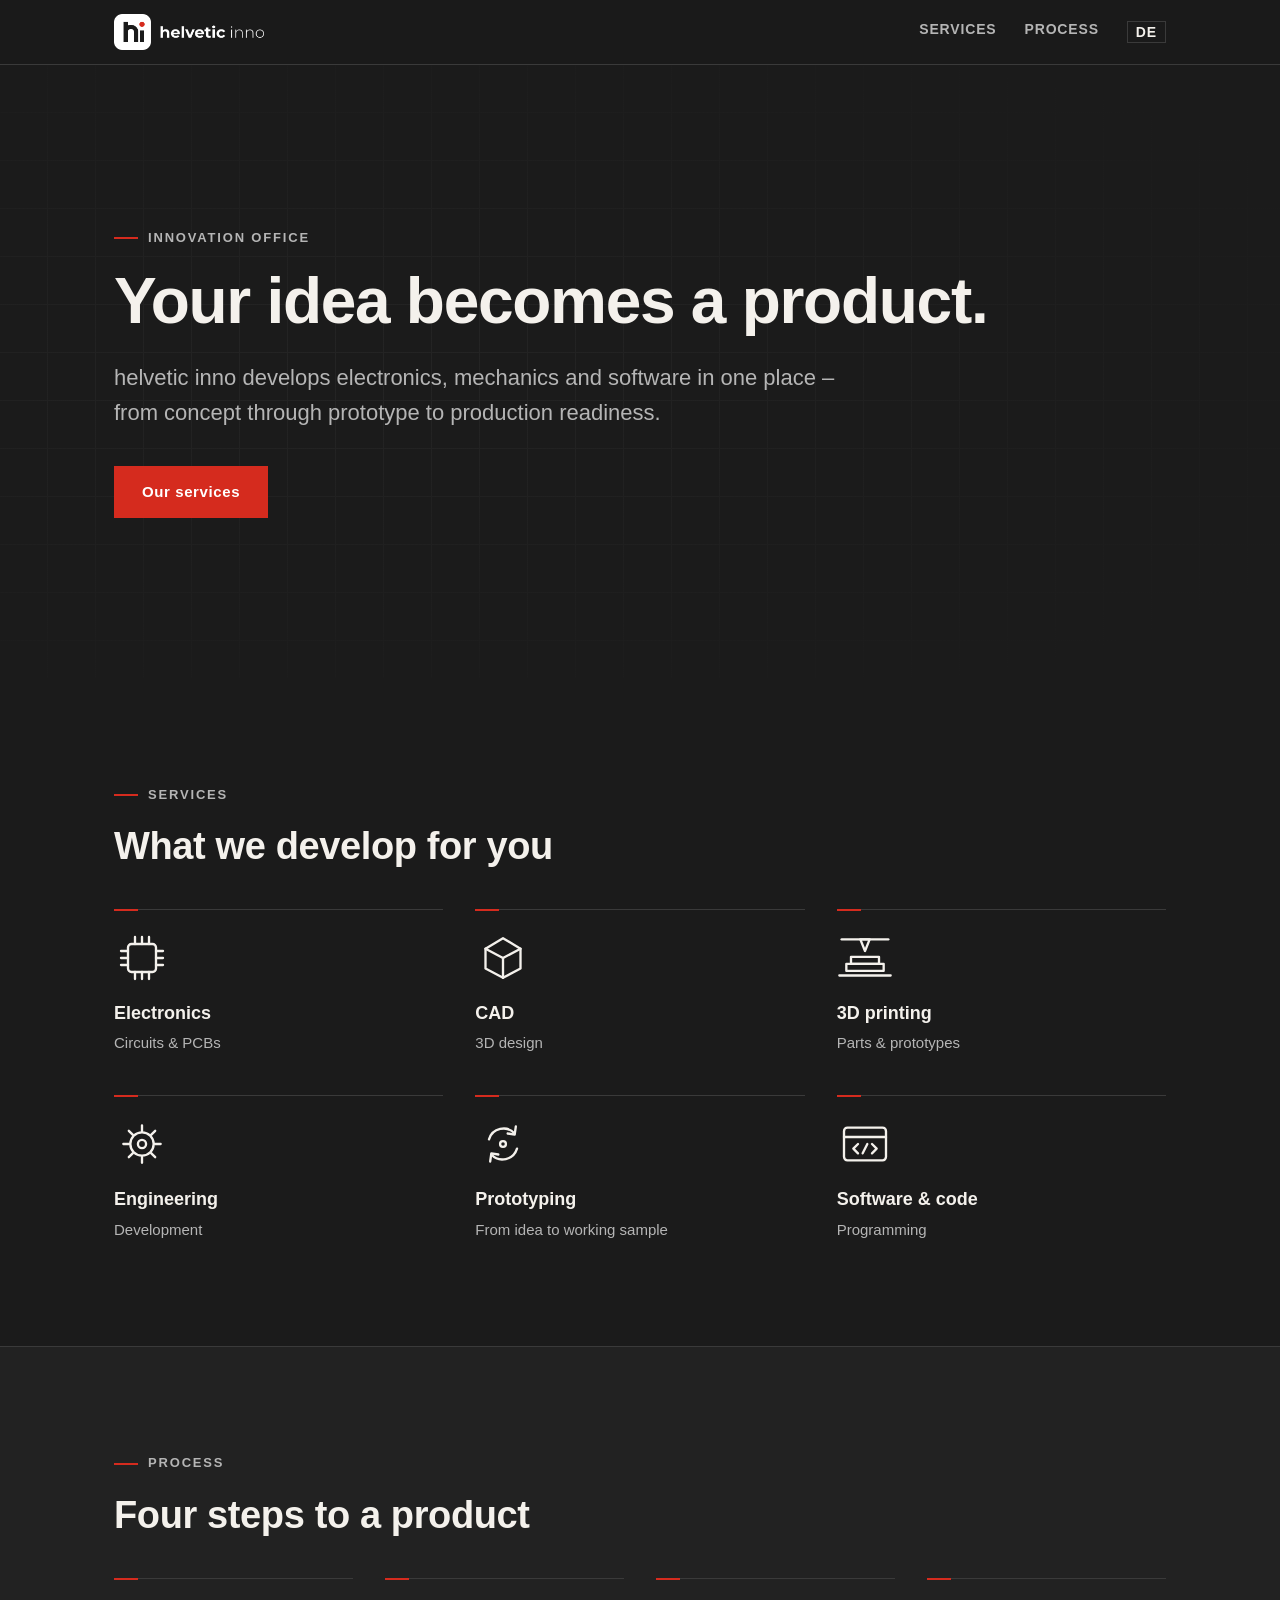
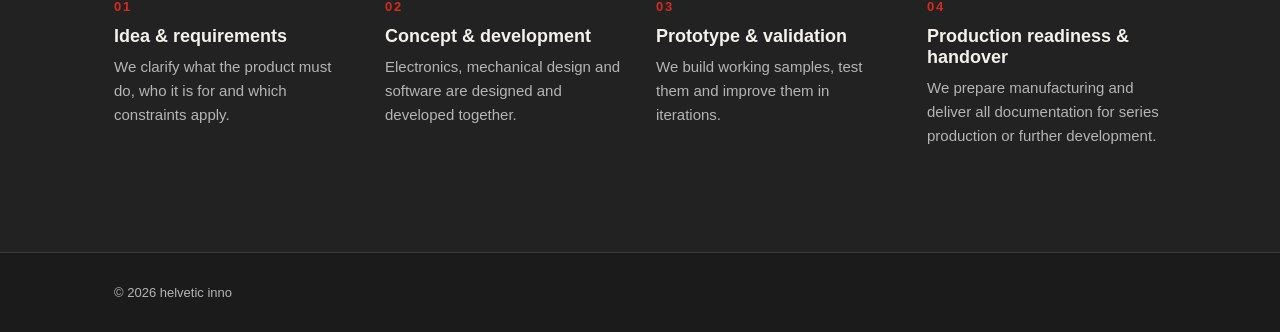
==== en/index.html @ 2a349f80 "Add English version with language switcher Add en/index.html, DE/EN switch in the header, hreflang a" ====
<!doctype html>
<html lang="en">
<head>
<meta charset="utf-8">
<meta name="viewport" content="width=device-width, initial-scale=1">
<!-- remove noindex once the page, including contact, should go live -->
<meta name="robots" content="noindex">
<title>helvetic inno · Innovation Office</title>
<meta name="description" content="helvetic inno develops electronics, CAD, 3D printing and software in one place – turning your idea into a product.">
<meta property="og:title" content="helvetic inno · Innovation Office">
<meta property="og:description" content="Your idea becomes a product – electronics, CAD, 3D printing and software from one source.">
<meta property="og:type" content="website">
<link rel="canonical" href="https://www.helveticinno.ch/en/">
<link rel="alternate" hreflang="de" href="https://www.helveticinno.ch/">
<link rel="alternate" hreflang="en" href="https://www.helveticinno.ch/en/">
<link rel="alternate" hreflang="x-default" href="https://www.helveticinno.ch/">
<link rel="icon" type="image/png" href="../favicon-white.png">
<link rel="stylesheet" href="../style.css">
</head>
<body>

<header class="site-header">
  <div class="container header-inner">
    <a href="#top" class="brand" aria-label="helvetic inno – home">
      <img src="../helvetic-inno-hi-logo-horizontal-weiss.png" alt="helvetic inno" width="170">
    </a>
    <nav aria-label="Main navigation">
      <a href="#services">Services</a>
      <a href="#process">Process</a>
      <a href="../" class="lang" hreflang="de" lang="de" aria-label="Deutsche Version">DE</a>
      <!-- <a href="#contact" class="nav-cta">Contact</a> – add once the contact section exists -->
    </nav>
  </div>
</header>

<main id="top">

  <section class="hero">
    <div class="container">
      <p class="label">Innovation Office</p>
      <h1>Your idea becomes a product.</h1>
      <p class="lead">helvetic inno develops electronics, mechanics and software in one place – from concept through prototype to production readiness.</p>
      <p class="hero-links"><a class="btn" href="#services">Our services</a></p>
    </div>
  </section>

  <section class="section" id="services" aria-labelledby="services-title">
    <div class="container">
      <p class="label">Services</p>
      <h2 id="services-title">What we develop for you</h2>

      <svg class="icon-definitions" aria-hidden="true" focusable="false" xmlns="http://www.w3.org/2000/svg">
        <defs>
        <g id="i-chip" fill="none" stroke="currentColor" stroke-width="2" stroke-linecap="round" stroke-linejoin="round"><rect x="-12" y="-12" width="24" height="24" rx="3"/><path d="M-18-6H-12M-18 0H-12M-18 6H-12M12-6H18M12 0H18M12 6H18M-6-18V-12M0-18V-12M6-18V-12M-6 12V18M0 12V18M6 12V18"/></g>
        <g id="i-cube" fill="none" stroke="currentColor" stroke-width="2" stroke-linecap="round" stroke-linejoin="round"><polygon points="0,-17 15,-8 15,9 0,17 -15,9 -15,-8"/><polyline points="-15,-8 0,0 15,-8"/><line x1="0" y1="0" x2="0" y2="17"/></g>
        <g id="i-print" fill="none" stroke="currentColor" stroke-width="2" stroke-linecap="round" stroke-linejoin="round"><line x1="-20" y1="-16" x2="20" y2="-16"/><polygon points="-4,-16 4,-16 0,-6"/><rect x="-12" y="-1" width="24" height="6"/><rect x="-16" y="5" width="32" height="6"/><line x1="-22" y1="15" x2="22" y2="15"/></g>
        <g id="i-gear" fill="none" stroke="currentColor" stroke-width="2" stroke-linecap="round" stroke-linejoin="round"><circle r="10"/><circle r="3.5"/><path d="M11 0H16M7.8 7.8L11.3 11.3M0 11V16M-7.8 7.8L-11.3 11.3M-11 0H-16M-7.8-7.8L-11.3-11.3M0-11V-16M7.8-7.8L11.3-11.3"/></g>
        <g id="i-cycle" fill="none" stroke="currentColor" stroke-width="2" stroke-linecap="round" stroke-linejoin="round"><path d="M-12-4A13 13 0 0 1 10-9"/><polyline points="11,-15 10,-8 4,-9"/><path d="M12 4A13 13 0 0 1-10 9"/><polyline points="-11,15 -10,8 -4,9"/><circle r="2.5"/></g>
        <g id="i-code" fill="none" stroke="currentColor" stroke-width="2" stroke-linecap="round" stroke-linejoin="round"><rect x="-18" y="-14" width="36" height="28" rx="3"/><line x1="-18" y1="-6" x2="18" y2="-6"/><polyline points="-6,0 -10,4 -6,8"/><polyline points="6,0 10,4 6,8"/><line x1="2" y1="0" x2="-2" y2="8"/></g>
        </defs>
      </svg>

      <div class="leistungen-grid">
        <article class="leistung"><svg class="leistung-icon" viewBox="-24 -20 48 40" aria-hidden="true"><use href="#i-chip"/></svg><h3>Electronics</h3><p>Circuits &amp; PCBs</p></article>
        <article class="leistung"><svg class="leistung-icon" viewBox="-24 -20 48 40" aria-hidden="true"><use href="#i-cube"/></svg><h3>CAD</h3><p>3D design</p></article>
        <article class="leistung"><svg class="leistung-icon" viewBox="-24 -20 48 40" aria-hidden="true"><use href="#i-print"/></svg><h3>3D printing</h3><p>Parts &amp; prototypes</p></article>
        <article class="leistung"><svg class="leistung-icon" viewBox="-24 -20 48 40" aria-hidden="true"><use href="#i-gear"/></svg><h3>Engineering</h3><p>Development</p></article>
        <article class="leistung"><svg class="leistung-icon" viewBox="-24 -20 48 40" aria-hidden="true"><use href="#i-cycle"/></svg><h3>Prototyping</h3><p>From idea to working sample</p></article>
        <article class="leistung"><svg class="leistung-icon" viewBox="-24 -20 48 40" aria-hidden="true"><use href="#i-code"/></svg><h3>Software &amp; code</h3><p>Programming</p></article>
      </div>
    </div>
  </section>

  <section class="section section-alt" id="process" aria-labelledby="process-title">
    <div class="container">
      <p class="label">Process</p>
      <h2 id="process-title">Four steps to a product</h2>
      <ol class="steps">
        <li><span class="step-nr">01</span><h3>Idea &amp; requirements</h3><p>We clarify what the product must do, who it is for and which constraints apply.</p></li>
        <li><span class="step-nr">02</span><h3>Concept &amp; development</h3><p>Electronics, mechanical design and software are designed and developed together.</p></li>
        <li><span class="step-nr">03</span><h3>Prototype &amp; validation</h3><p>We build working samples, test them and improve them in iterations.</p></li>
        <li><span class="step-nr">04</span><h3>Production readiness &amp; handover</h3><p>We prepare manufacturing and deliver all documentation for series production or further development.</p></li>
      </ol>
    </div>
  </section>

  <!-- Contact section (id="contact") follows once a business mail exists -->

</main>

<footer class="site-footer">
  <div class="container">&copy; <span id="y">2026</span> helvetic inno</div>
</footer>
<script>document.getElementById("y").textContent = new Date().getFullYear();</script>
</body>
</html>
---- style.css ----
:root { color-scheme: dark; --bg:#1B1B1B; --bg-alt:#222222; --fg:#F4F1EC; --muted:#B5B5B5; --rule:#3A3A3A; --accent:#D52B1E; }
* { box-sizing: border-box; }
html { scroll-behavior: smooth; scroll-padding-top: 80px; }
body {
  margin: 0; background: var(--bg); color: var(--fg);
  font-family: "Helvetica Neue", Helvetica, Arial, system-ui, sans-serif;
  -webkit-font-smoothing: antialiased;
}
.container { width: 100%; max-width: 1100px; margin: 0 auto; padding: 0 24px; }
a { color: inherit; }

.site-header {
  position: sticky; top: 0; z-index: 10;
  background: rgba(27,27,27,.92); backdrop-filter: blur(8px);
  border-bottom: 1px solid var(--rule);
}
.header-inner { display: flex; align-items: center; justify-content: space-between; height: 64px; }
.brand img { display: block; height: auto; width: 150px; }
nav { display: flex; gap: 28px; }
nav a { font-size: 14px; font-weight: 600; letter-spacing: .06em; text-transform: uppercase; text-decoration: none; color: var(--muted); }
nav a:hover, nav a:focus-visible { color: var(--fg); }
nav a.lang { padding: 2px 8px; border: 1px solid var(--rule); color: var(--fg); }
nav a.lang:hover, nav a.lang:focus-visible { border-color: var(--accent); }

.label {
  display: inline-flex; align-items: center; gap: 10px;
  font-size: 13px; font-weight: 600; letter-spacing: .14em; text-transform: uppercase;
  color: var(--muted); margin: 0 0 20px;
}
.label::before { content: ""; width: 24px; height: 2px; background: var(--accent); }
h1 { font-size: clamp(36px, 6vw, 64px); line-height: 1.05; letter-spacing: -.02em; margin: 0 0 24px; font-weight: 700; max-width: 14em; }
h2 { font-size: clamp(26px, 4vw, 38px); line-height: 1.15; letter-spacing: -.01em; margin: 0 0 40px; font-weight: 700; }
p { font-size: 17px; line-height: 1.6; margin: 0; }

.hero {
  padding: clamp(72px, 14vw, 160px) 0;
  background-image:
    linear-gradient(var(--rule) 1px, transparent 1px),
    linear-gradient(90deg, var(--rule) 1px, transparent 1px);
  background-size: 48px 48px;
  background-position: -1px -1px;
  position: relative;
}
.hero::after { content: ""; position: absolute; inset: 0; background: radial-gradient(ellipse at 30% 50%, rgba(27,27,27,.7), var(--bg) 85%); }
.hero .container { position: relative; z-index: 1; }
.lead { font-size: clamp(18px, 2.4vw, 22px); color: var(--muted); max-width: 34em; margin-bottom: 36px; }
.btn {
  display: inline-block; padding: 14px 28px; background: var(--accent); color: #fff;
  font-size: 15px; font-weight: 700; letter-spacing: .04em; text-decoration: none;
}
.btn:hover, .btn:focus-visible { background: #B8241A; }
.hero-links { margin: 0; }

.section { padding: clamp(56px, 9vw, 104px) 0; }
.section-alt { background: var(--bg-alt); border-top: 1px solid var(--rule); }

.icon-definitions { position: absolute; width: 0; height: 0; overflow: hidden; }
.leistungen-grid { display: grid; grid-template-columns: repeat(3, minmax(0, 1fr)); gap: 40px 32px; }
.leistung { min-width: 0; padding-top: 20px; border-top: 1px solid var(--rule); position: relative; }
.leistung::before { content: ""; position: absolute; top: -1px; left: 0; width: 24px; height: 2px; background: var(--accent); }
.leistung-icon { display: block; width: 56px; height: 56px; margin-bottom: 16px; color: var(--fg); }
.leistung h3 { margin: 0 0 6px; font-size: 18px; line-height: 1.3; font-weight: 700; }
.leistung p { color: var(--muted); font-size: 15px; }

.steps { list-style: none; margin: 0; padding: 0; display: grid; grid-template-columns: repeat(4, minmax(0, 1fr)); gap: 32px; }
.steps li { padding-top: 20px; border-top: 1px solid var(--rule); position: relative; }
.steps li::before { content: ""; position: absolute; top: -1px; left: 0; width: 24px; height: 2px; background: var(--accent); }
.step-nr { display: block; font-size: 13px; font-weight: 700; letter-spacing: .14em; color: var(--accent); margin-bottom: 12px; }
.steps h3 { margin: 0 0 8px; font-size: 18px; font-weight: 700; }
.steps p { color: var(--muted); font-size: 15px; }

.site-footer { padding: 32px 0; border-top: 1px solid var(--rule); font-size: 13px; color: var(--muted); }

:focus-visible { outline: 2px solid var(--accent); outline-offset: 3px; }
@media (prefers-reduced-motion: reduce) { html { scroll-behavior: auto; } }

@media (max-width: 860px) {
  .steps { grid-template-columns: repeat(2, minmax(0, 1fr)); }
}
@media (max-width: 600px) {
  .container { padding: 0 20px; }
  nav { gap: 12px; }
  nav a { font-size: 12px; letter-spacing: .04em; }
  nav a.lang { padding: 2px 6px; }
  .brand img { width: 100px; }
  .leistungen-grid { grid-template-columns: repeat(2, minmax(0, 1fr)); gap: 32px 16px; }
  .steps { grid-template-columns: 1fr; }
}
@media (max-width: 360px) {
  .leistungen-grid { grid-template-columns: 1fr; }
}
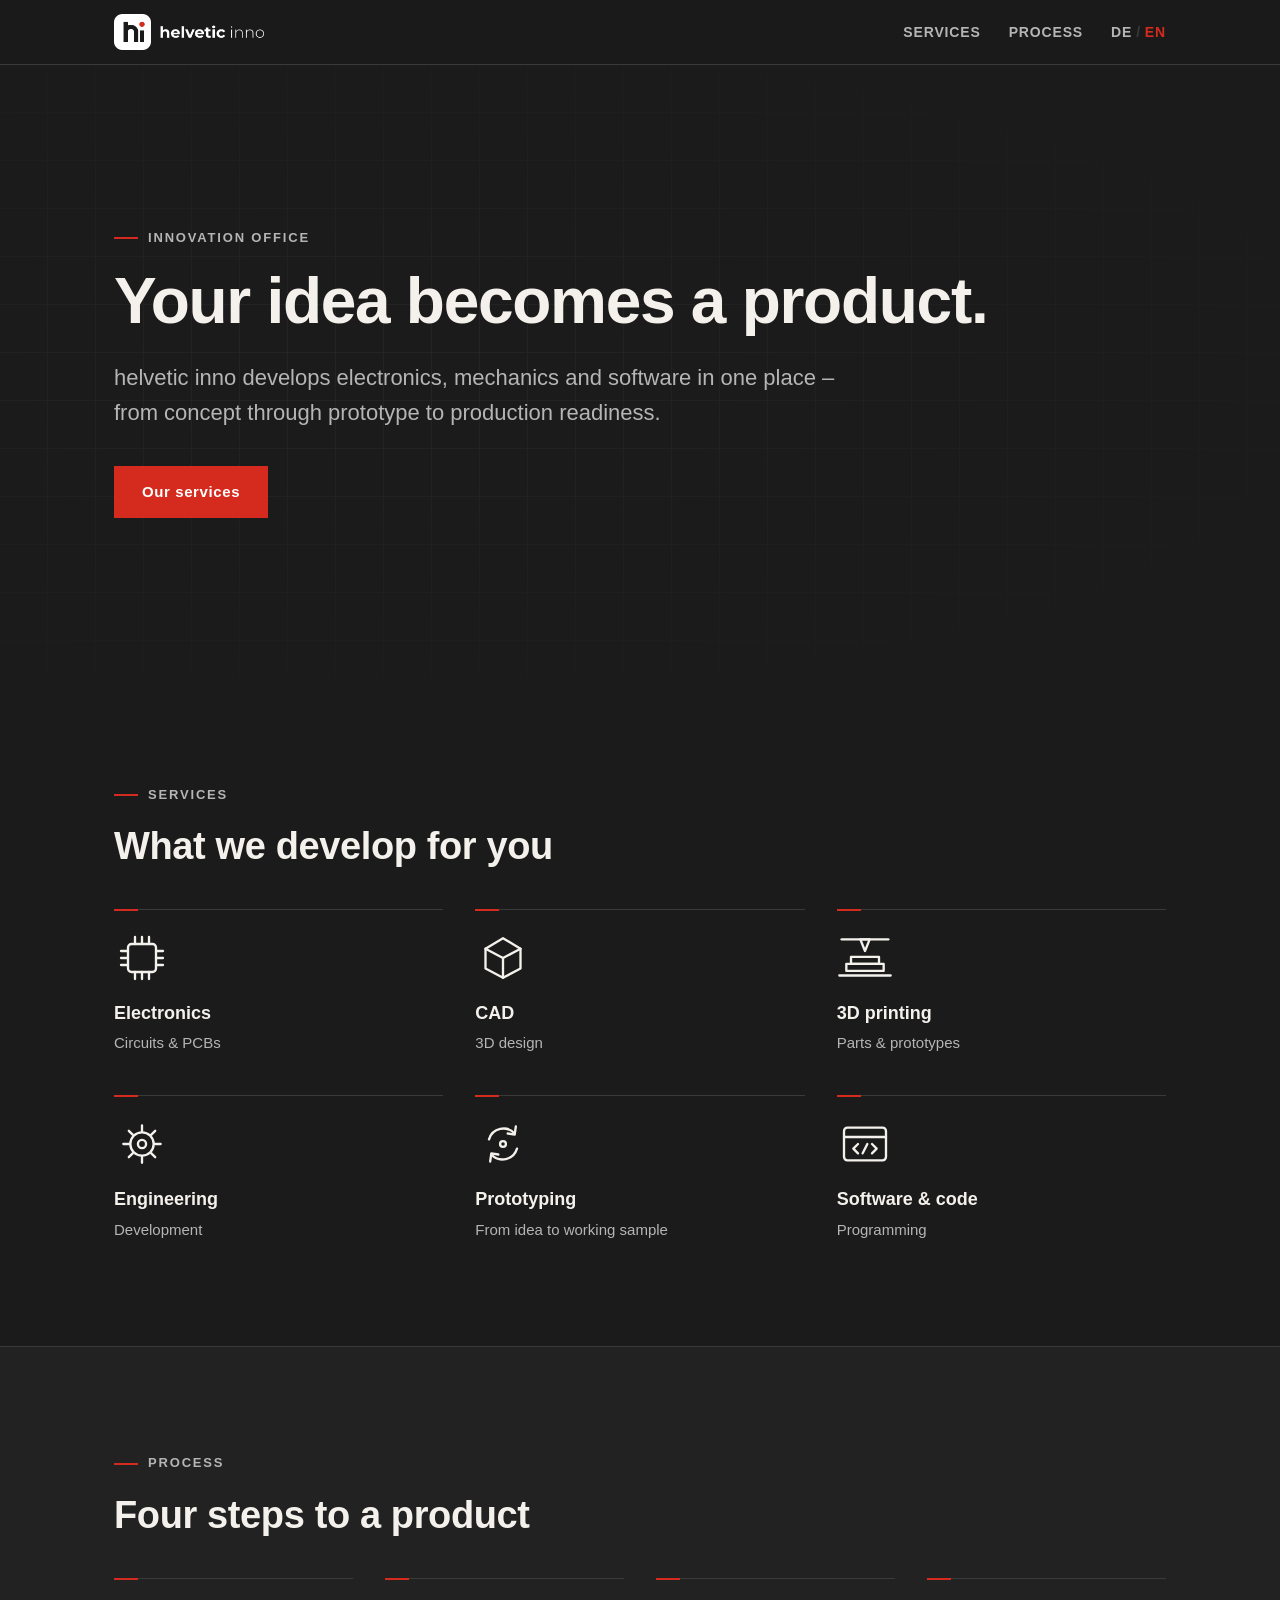
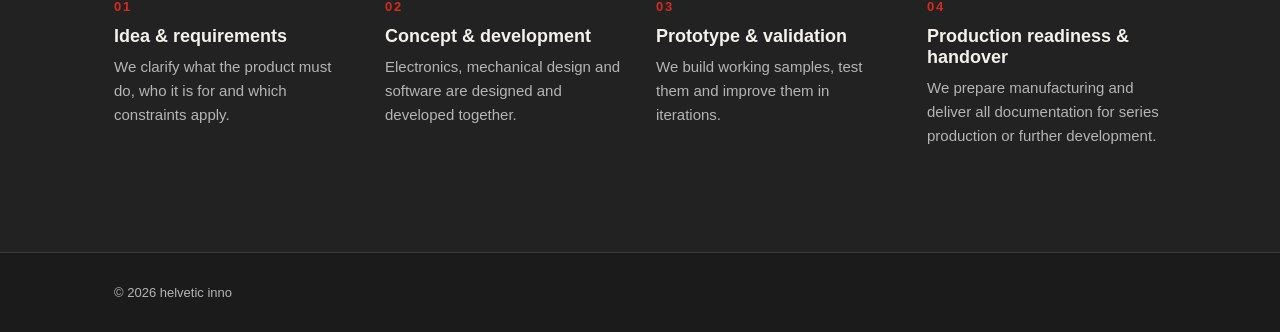
==== commit d3e44996: "Restyle language switcher and highlight current language Replace the bordered EN/DE button with a pl" ====
--- a/en/index.html
+++ b/en/index.html
@@ -27,7 +27,7 @@
     <nav aria-label="Main navigation">
       <a href="#services">Services</a>
       <a href="#process">Process</a>
-      <a href="../" class="lang" hreflang="de" lang="de" aria-label="Deutsche Version">DE</a>
+      <span class="lang-switch"><a href="../index.html" hreflang="de" lang="de" aria-label="Deutsche Version">DE</a><span aria-current="true">EN</span></span>
       <!-- <a href="#contact" class="nav-cta">Contact</a> – add once the contact section exists -->
     </nav>
   </div>
--- a/style.css
+++ b/style.css
@@ -19,8 +19,10 @@
 nav { display: flex; gap: 28px; }
 nav a { font-size: 14px; font-weight: 600; letter-spacing: .06em; text-transform: uppercase; text-decoration: none; color: var(--muted); }
 nav a:hover, nav a:focus-visible { color: var(--fg); }
-nav a.lang { padding: 2px 8px; border: 1px solid var(--rule); color: var(--fg); }
-nav a.lang:hover, nav a.lang:focus-visible { border-color: var(--accent); }
+.lang-switch { display: flex; gap: 4px; font-size: 14px; font-weight: 600; letter-spacing: .06em; text-transform: uppercase; }
+.lang-switch > * + *::before { content: "/"; margin-right: 4px; color: var(--rule); }
+.lang-switch [aria-current] { color: var(--accent); }
+.lang-switch > * { display: inline-flex; }
 
 .label {
   display: inline-flex; align-items: center; gap: 10px;
@@ -81,7 +83,7 @@
   .container { padding: 0 20px; }
   nav { gap: 12px; }
   nav a { font-size: 12px; letter-spacing: .04em; }
-  nav a.lang { padding: 2px 6px; }
+  .lang-switch { font-size: 12px; letter-spacing: .04em; gap: 3px; }
   .brand img { width: 100px; }
   .leistungen-grid { grid-template-columns: repeat(2, minmax(0, 1fr)); gap: 32px 16px; }
   .steps { grid-template-columns: 1fr; }
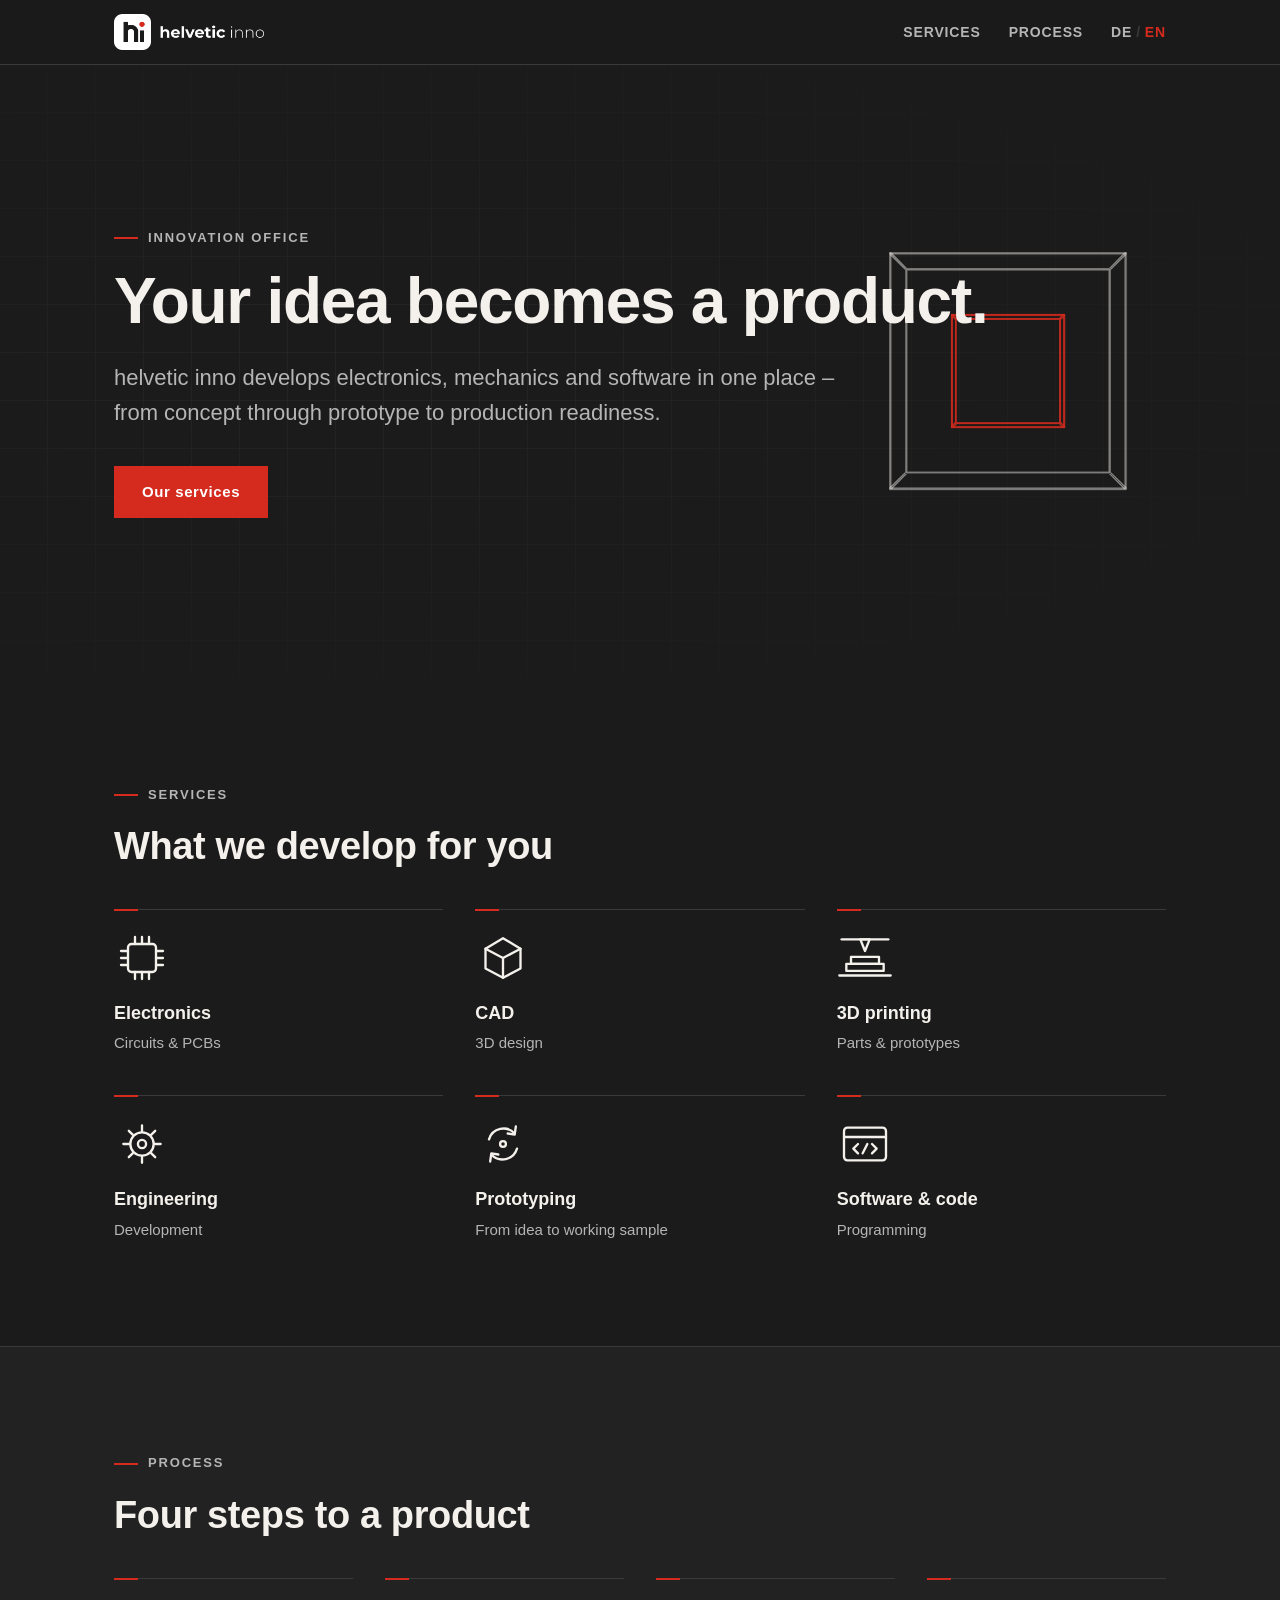
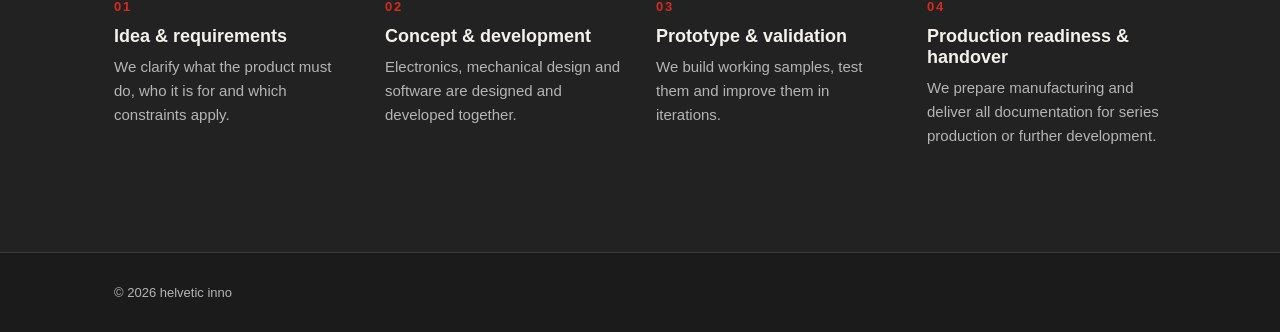
==== commit 7c092c94: "Add rotating wireframe cube to hero Pure CSS 3D cube with a counter-rotating accent-colored inner cu" ====
--- a/en/index.html
+++ b/en/index.html
@@ -36,6 +36,16 @@
 <main id="top">
 
   <section class="hero">
+    <div class="cube-wrap" aria-hidden="true">
+      <div class="cube">
+        <span class="face f1"></span><span class="face f2"></span><span class="face f3"></span>
+        <span class="face f4"></span><span class="face f5"></span><span class="face f6"></span>
+        <div class="cube inner">
+          <span class="face f1"></span><span class="face f2"></span><span class="face f3"></span>
+          <span class="face f4"></span><span class="face f5"></span><span class="face f6"></span>
+        </div>
+      </div>
+    </div>
     <div class="container">
       <p class="label">Innovation Office</p>
       <h1>Your idea becomes a product.</h1>
--- a/style.css
+++ b/style.css
@@ -44,7 +44,32 @@
   position: relative;
 }
 .hero::after { content: ""; position: absolute; inset: 0; background: radial-gradient(ellipse at 30% 50%, rgba(27,27,27,.7), var(--bg) 85%); }
-.hero .container { position: relative; z-index: 1; }
+.hero { overflow: hidden; }
+.hero .container { position: relative; z-index: 2; }
+
+/* Rotating wireframe cube: six bordered faces, no fills */
+.cube-wrap {
+  --s: 220px;
+  position: absolute; z-index: 1; pointer-events: none;
+  top: 50%; right: max(72px, calc((100% - 1100px) / 2 + 72px));
+  width: var(--s); height: var(--s); margin-top: calc(var(--s) / -2);
+  perspective: 1500px;
+}
+.cube { --h: calc(var(--s) / 2); position: relative; width: 100%; height: 100%; transform-style: preserve-3d; animation: cube-spin 26s linear infinite; }
+.cube.inner { --h: calc(var(--s) / 4); position: absolute; inset: 25%; width: auto; height: auto; animation: cube-spin-rev 18s linear infinite; }
+.face { position: absolute; inset: 0; border: 2px solid var(--fg); opacity: .5; }
+.inner .face { border-color: var(--accent); opacity: .9; }
+.f1 { transform: translateZ(var(--h)); }
+.f2 { transform: rotateY(180deg) translateZ(var(--h)); }
+.f3 { transform: rotateY(90deg) translateZ(var(--h)); }
+.f4 { transform: rotateY(-90deg) translateZ(var(--h)); }
+.f5 { transform: rotateX(90deg) translateZ(var(--h)); }
+.f6 { transform: rotateX(-90deg) translateZ(var(--h)); }
+@keyframes cube-spin { from { transform: rotateX(-24deg) rotateY(0deg); } to { transform: rotateX(-24deg) rotateY(360deg); } }
+@keyframes cube-spin-rev { from { transform: rotateX(24deg) rotateY(360deg); } to { transform: rotateX(24deg) rotateY(0deg); } }
+@media (prefers-reduced-motion: reduce) {
+  .cube, .cube.inner { animation: none; transform: rotateX(-24deg) rotateY(35deg); }
+}
 .lead { font-size: clamp(18px, 2.4vw, 22px); color: var(--muted); max-width: 34em; margin-bottom: 36px; }
 .btn {
   display: inline-block; padding: 14px 28px; background: var(--accent); color: #fff;
@@ -81,6 +106,7 @@
 }
 @media (max-width: 600px) {
   .container { padding: 0 20px; }
+  .cube-wrap { --s: 104px; top: auto; bottom: 24px; right: 36px; margin-top: 0; opacity: .45; }
   nav { gap: 12px; }
   nav a { font-size: 12px; letter-spacing: .04em; }
   .lang-switch { font-size: 12px; letter-spacing: .04em; gap: 3px; }
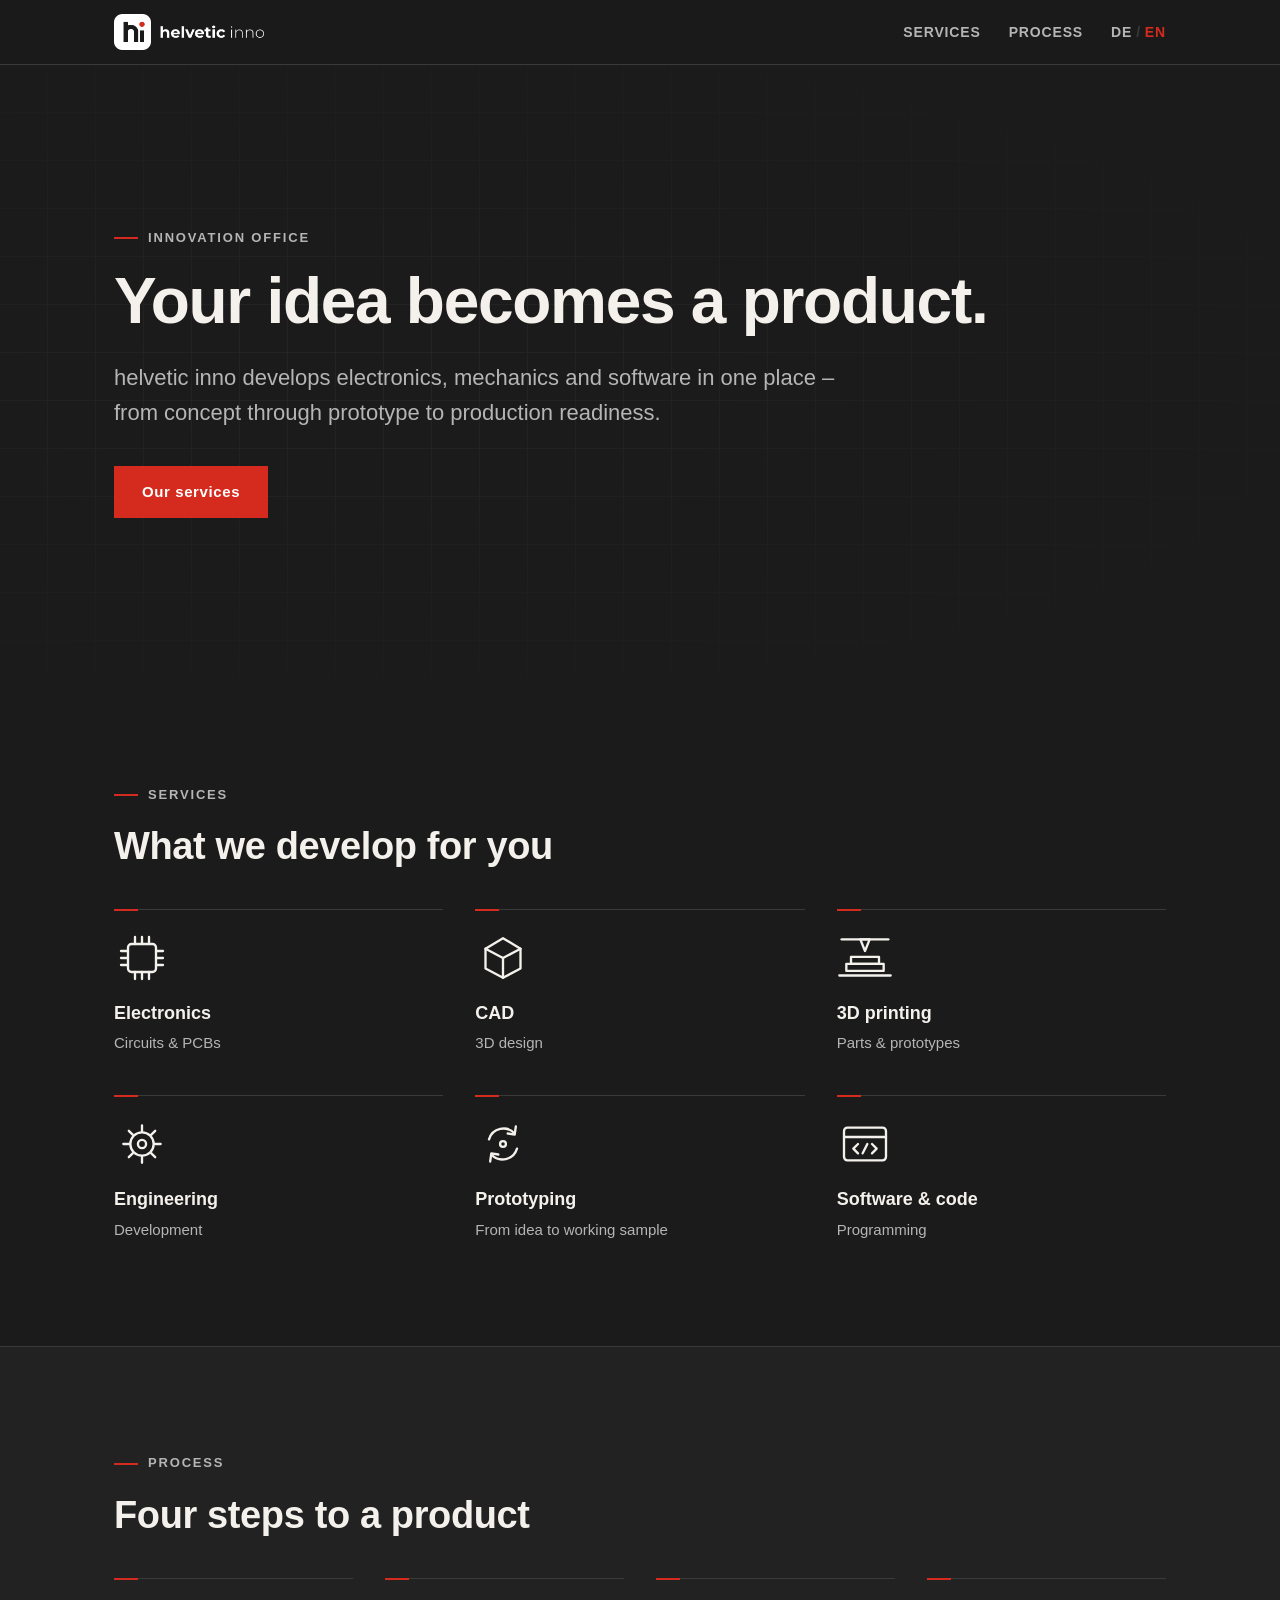
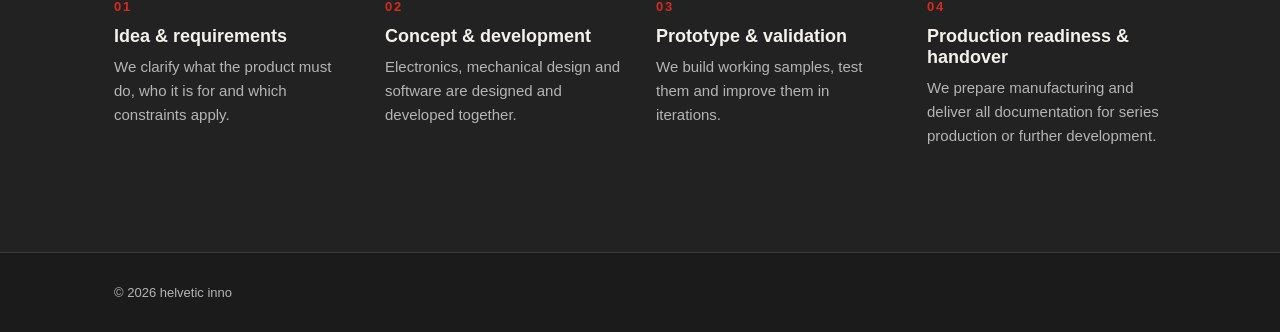
==== commit 508a1a82: "Add mobile dropdown menu and remove hero cube Replace the cramped inline nav on small screens with a" ====
--- a/en/index.html
+++ b/en/index.html
@@ -24,7 +24,8 @@
     <a href="#top" class="brand" aria-label="helvetic inno – home">
       <img src="../helvetic-inno-hi-logo-horizontal-weiss.png" alt="helvetic inno" width="170">
     </a>
-    <nav aria-label="Main navigation">
+    <button class="nav-toggle" type="button" aria-label="Menu" aria-expanded="false" aria-controls="site-nav"><span></span><span></span><span></span></button>
+    <nav id="site-nav" aria-label="Main navigation">
       <a href="#services">Services</a>
       <a href="#process">Process</a>
       <span class="lang-switch"><a href="../index.html" hreflang="de" lang="de" aria-label="Deutsche Version">DE</a><span aria-current="true">EN</span></span>
@@ -36,16 +37,6 @@
 <main id="top">
 
   <section class="hero">
-    <div class="cube-wrap" aria-hidden="true">
-      <div class="cube">
-        <span class="face f1"></span><span class="face f2"></span><span class="face f3"></span>
-        <span class="face f4"></span><span class="face f5"></span><span class="face f6"></span>
-        <div class="cube inner">
-          <span class="face f1"></span><span class="face f2"></span><span class="face f3"></span>
-          <span class="face f4"></span><span class="face f5"></span><span class="face f6"></span>
-        </div>
-      </div>
-    </div>
     <div class="container">
       <p class="label">Innovation Office</p>
       <h1>Your idea becomes a product.</h1>
@@ -101,6 +92,16 @@
 <footer class="site-footer">
   <div class="container">&copy; <span id="y">2026</span> helvetic inno</div>
 </footer>
-<script>document.getElementById("y").textContent = new Date().getFullYear();</script>
+<script>
+document.getElementById("y").textContent = new Date().getFullYear();
+(function () {
+  var header = document.querySelector(".site-header");
+  var btn = header.querySelector(".nav-toggle");
+  function set(open) { header.classList.toggle("open", open); btn.setAttribute("aria-expanded", open); }
+  btn.addEventListener("click", function () { set(!header.classList.contains("open")); });
+  header.querySelectorAll("nav a").forEach(function (a) { a.addEventListener("click", function () { set(false); }); });
+  document.addEventListener("keydown", function (e) { if (e.key === "Escape") set(false); });
+})();
+</script>
 </body>
 </html>
--- a/style.css
+++ b/style.css
@@ -19,6 +19,13 @@
 nav { display: flex; gap: 28px; }
 nav a { font-size: 14px; font-weight: 600; letter-spacing: .06em; text-transform: uppercase; text-decoration: none; color: var(--muted); }
 nav a:hover, nav a:focus-visible { color: var(--fg); }
+.nav-toggle {
+  display: none; flex-direction: column; justify-content: center; gap: 5px;
+  width: 44px; height: 44px; margin-right: -10px; padding: 0 10px;
+  background: none; border: 0; color: var(--fg); cursor: pointer;
+}
+.nav-toggle span { display: block; height: 2px; background: currentColor; transition: transform .2s, opacity .2s; }
+@media (prefers-reduced-motion: reduce) { .nav-toggle span { transition: none; } }
 .lang-switch { display: flex; gap: 4px; font-size: 14px; font-weight: 600; letter-spacing: .06em; text-transform: uppercase; }
 .lang-switch > * + *::before { content: "/"; margin-right: 4px; color: var(--rule); }
 .lang-switch [aria-current] { color: var(--accent); }
@@ -44,32 +51,7 @@
   position: relative;
 }
 .hero::after { content: ""; position: absolute; inset: 0; background: radial-gradient(ellipse at 30% 50%, rgba(27,27,27,.7), var(--bg) 85%); }
-.hero { overflow: hidden; }
-.hero .container { position: relative; z-index: 2; }
-
-/* Rotating wireframe cube: six bordered faces, no fills */
-.cube-wrap {
-  --s: 220px;
-  position: absolute; z-index: 1; pointer-events: none;
-  top: 50%; right: max(72px, calc((100% - 1100px) / 2 + 72px));
-  width: var(--s); height: var(--s); margin-top: calc(var(--s) / -2);
-  perspective: 1500px;
-}
-.cube { --h: calc(var(--s) / 2); position: relative; width: 100%; height: 100%; transform-style: preserve-3d; animation: cube-spin 26s linear infinite; }
-.cube.inner { --h: calc(var(--s) / 4); position: absolute; inset: 25%; width: auto; height: auto; animation: cube-spin-rev 18s linear infinite; }
-.face { position: absolute; inset: 0; border: 2px solid var(--fg); opacity: .5; }
-.inner .face { border-color: var(--accent); opacity: .9; }
-.f1 { transform: translateZ(var(--h)); }
-.f2 { transform: rotateY(180deg) translateZ(var(--h)); }
-.f3 { transform: rotateY(90deg) translateZ(var(--h)); }
-.f4 { transform: rotateY(-90deg) translateZ(var(--h)); }
-.f5 { transform: rotateX(90deg) translateZ(var(--h)); }
-.f6 { transform: rotateX(-90deg) translateZ(var(--h)); }
-@keyframes cube-spin { from { transform: rotateX(-24deg) rotateY(0deg); } to { transform: rotateX(-24deg) rotateY(360deg); } }
-@keyframes cube-spin-rev { from { transform: rotateX(24deg) rotateY(360deg); } to { transform: rotateX(24deg) rotateY(0deg); } }
-@media (prefers-reduced-motion: reduce) {
-  .cube, .cube.inner { animation: none; transform: rotateX(-24deg) rotateY(35deg); }
-}
+.hero .container { position: relative; z-index: 1; }
 .lead { font-size: clamp(18px, 2.4vw, 22px); color: var(--muted); max-width: 34em; margin-bottom: 36px; }
 .btn {
   display: inline-block; padding: 14px 28px; background: var(--accent); color: #fff;
@@ -106,11 +88,20 @@
 }
 @media (max-width: 600px) {
   .container { padding: 0 20px; }
-  .cube-wrap { --s: 104px; top: auto; bottom: 24px; right: 36px; margin-top: 0; opacity: .45; }
-  nav { gap: 12px; }
-  nav a { font-size: 12px; letter-spacing: .04em; }
-  .lang-switch { font-size: 12px; letter-spacing: .04em; gap: 3px; }
-  .brand img { width: 100px; }
+  .brand img { width: 130px; }
+  .nav-toggle { display: flex; }
+  nav {
+    display: none; flex-direction: column; gap: 0;
+    position: absolute; top: 100%; left: 0; right: 0;
+    padding: 4px 20px 16px; background: var(--bg); border-bottom: 1px solid var(--rule);
+  }
+  .site-header.open nav { display: flex; }
+  nav a { font-size: 15px; padding: 16px 0; border-bottom: 1px solid var(--rule); }
+  .lang-switch { font-size: 15px; padding-top: 16px; gap: 6px; align-items: center; }
+  nav .lang-switch a { padding: 0; border: 0; font-size: inherit; }
+  .site-header.open .nav-toggle span:nth-child(1) { transform: translateY(7px) rotate(45deg); }
+  .site-header.open .nav-toggle span:nth-child(2) { opacity: 0; }
+  .site-header.open .nav-toggle span:nth-child(3) { transform: translateY(-7px) rotate(-45deg); }
   .leistungen-grid { grid-template-columns: repeat(2, minmax(0, 1fr)); gap: 32px 16px; }
   .steps { grid-template-columns: 1fr; }
 }
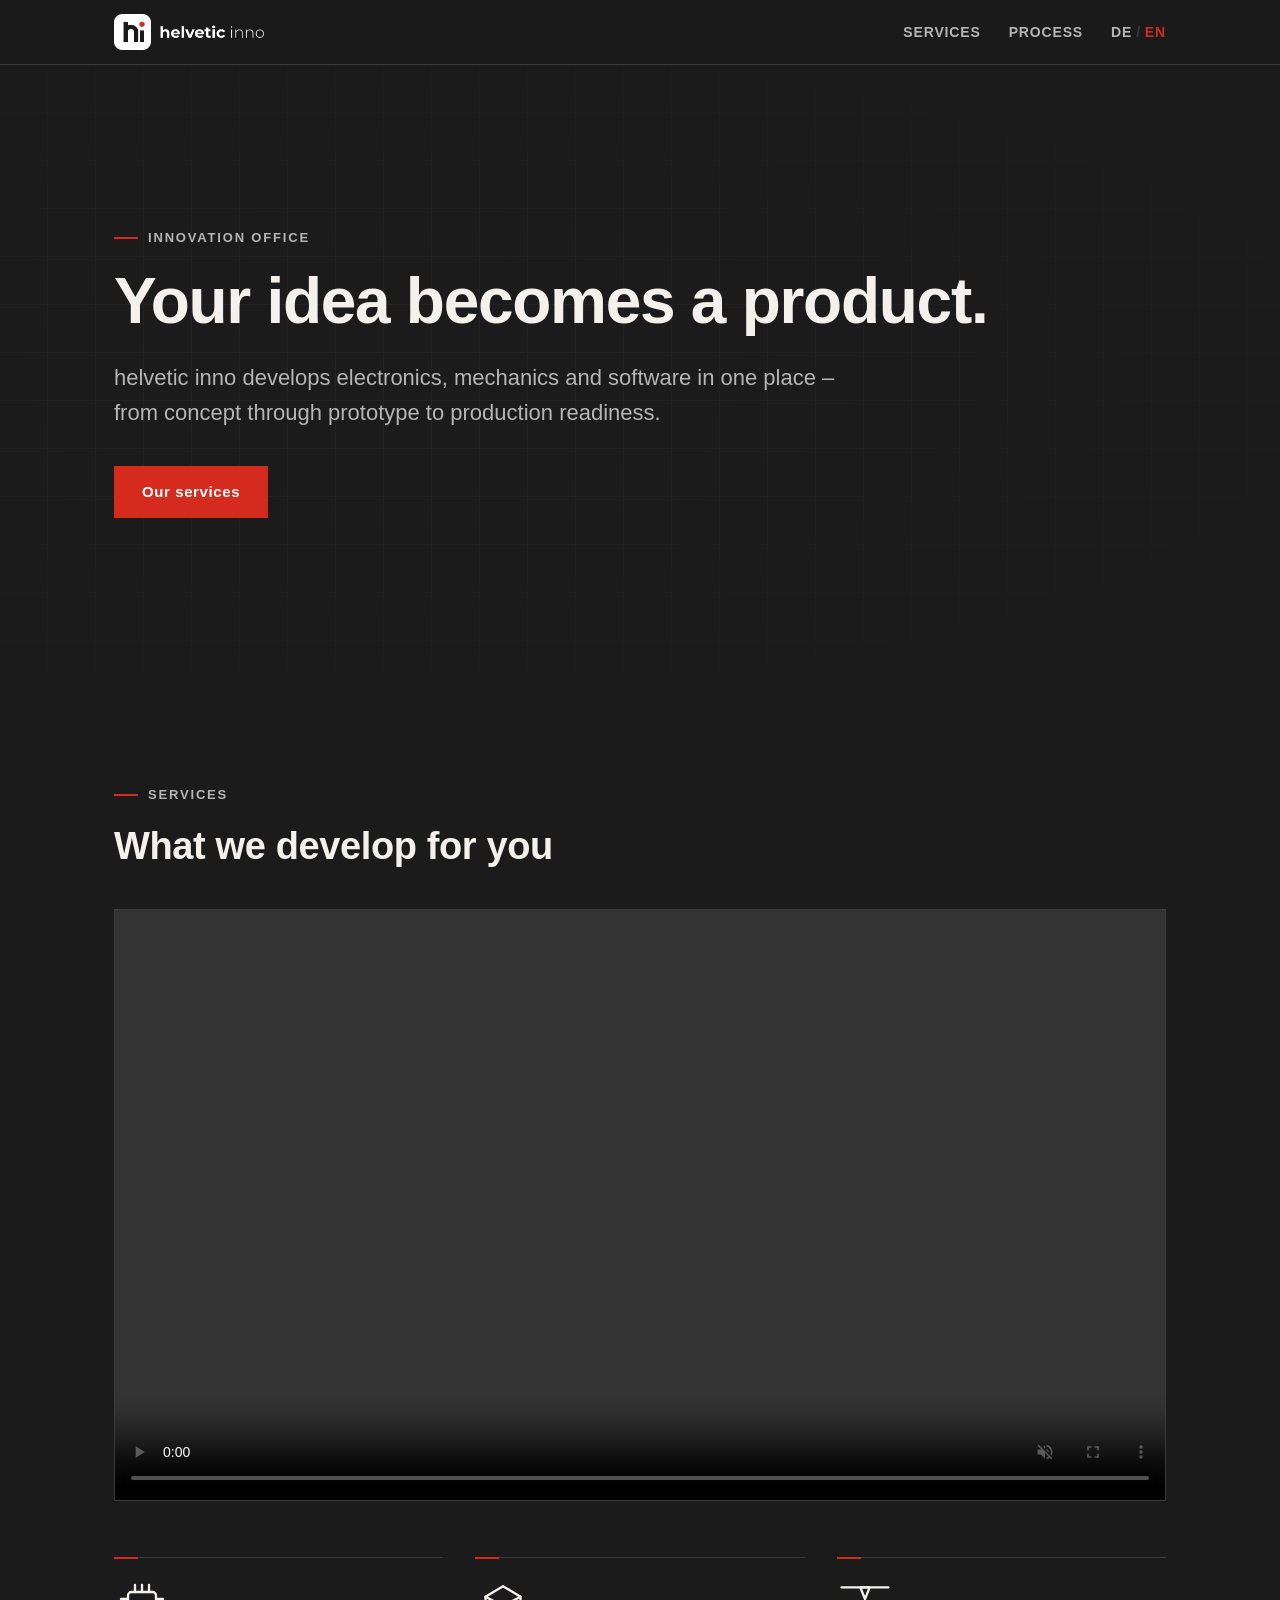
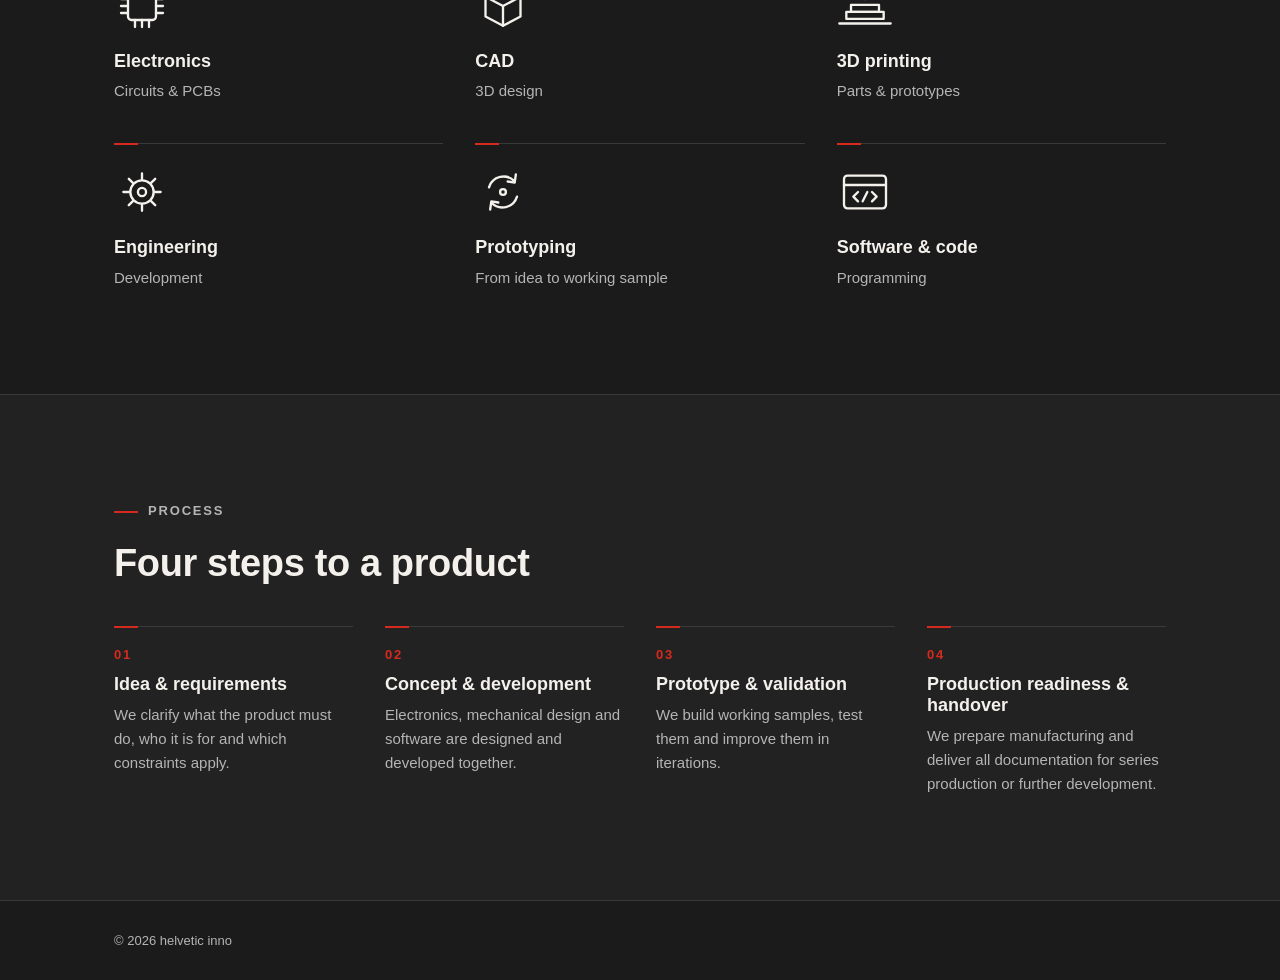
==== commit 6606b068: "Add intro videos with scroll-triggered autoplay Embed the German and English services overview video" ====
--- a/en/index.html
+++ b/en/index.html
@@ -49,6 +49,13 @@
     <div class="container">
       <p class="label">Services</p>
       <h2 id="services-title">What we develop for you</h2>
+
+      <figure class="video">
+        <video controls preload="metadata" playsinline aria-label="Our services at a glance">
+          <source src="../media/helveticinno_Intor_EN.mp4#t=0.1" type="video/mp4">
+          Your browser cannot play this video.
+        </video>
+      </figure>
 
       <svg class="icon-definitions" aria-hidden="true" focusable="false" xmlns="http://www.w3.org/2000/svg">
         <defs>
@@ -102,6 +109,22 @@
   header.querySelectorAll("nav a").forEach(function (a) { a.addEventListener("click", function () { set(false); }); });
   document.addEventListener("keydown", function (e) { if (e.key === "Escape") set(false); });
 })();
+
+// Play the intro video (muted, as browsers require) while it is on screen
+(function () {
+  var v = document.querySelector(".video video");
+  if (!v || !("IntersectionObserver" in window) || matchMedia("(prefers-reduced-motion: reduce)").matches) return;
+  var userPaused = false, autoPaused = false;
+  v.muted = true;
+  v.addEventListener("play", function () { userPaused = false; });
+  v.addEventListener("pause", function () { if (!autoPaused && !v.ended) userPaused = true; autoPaused = false; });
+  new IntersectionObserver(function (entries) {
+    entries.forEach(function (e) {
+      if (e.isIntersecting) { if (!userPaused && !v.ended) v.play().catch(function () {}); }
+      else if (!v.paused) { autoPaused = true; v.pause(); }
+    });
+  }, { threshold: 0.5 }).observe(v);
+})();
 </script>
 </body>
 </html>
--- a/style.css
+++ b/style.css
@@ -63,6 +63,9 @@
 .section { padding: clamp(56px, 9vw, 104px) 0; }
 .section-alt { background: var(--bg-alt); border-top: 1px solid var(--rule); }
 
+.video { margin: 0 0 56px; }
+.video video { display: block; width: 100%; height: auto; aspect-ratio: 16 / 9; background: #000; border: 1px solid var(--rule); }
+
 .icon-definitions { position: absolute; width: 0; height: 0; overflow: hidden; }
 .leistungen-grid { display: grid; grid-template-columns: repeat(3, minmax(0, 1fr)); gap: 40px 32px; }
 .leistung { min-width: 0; padding-top: 20px; border-top: 1px solid var(--rule); position: relative; }
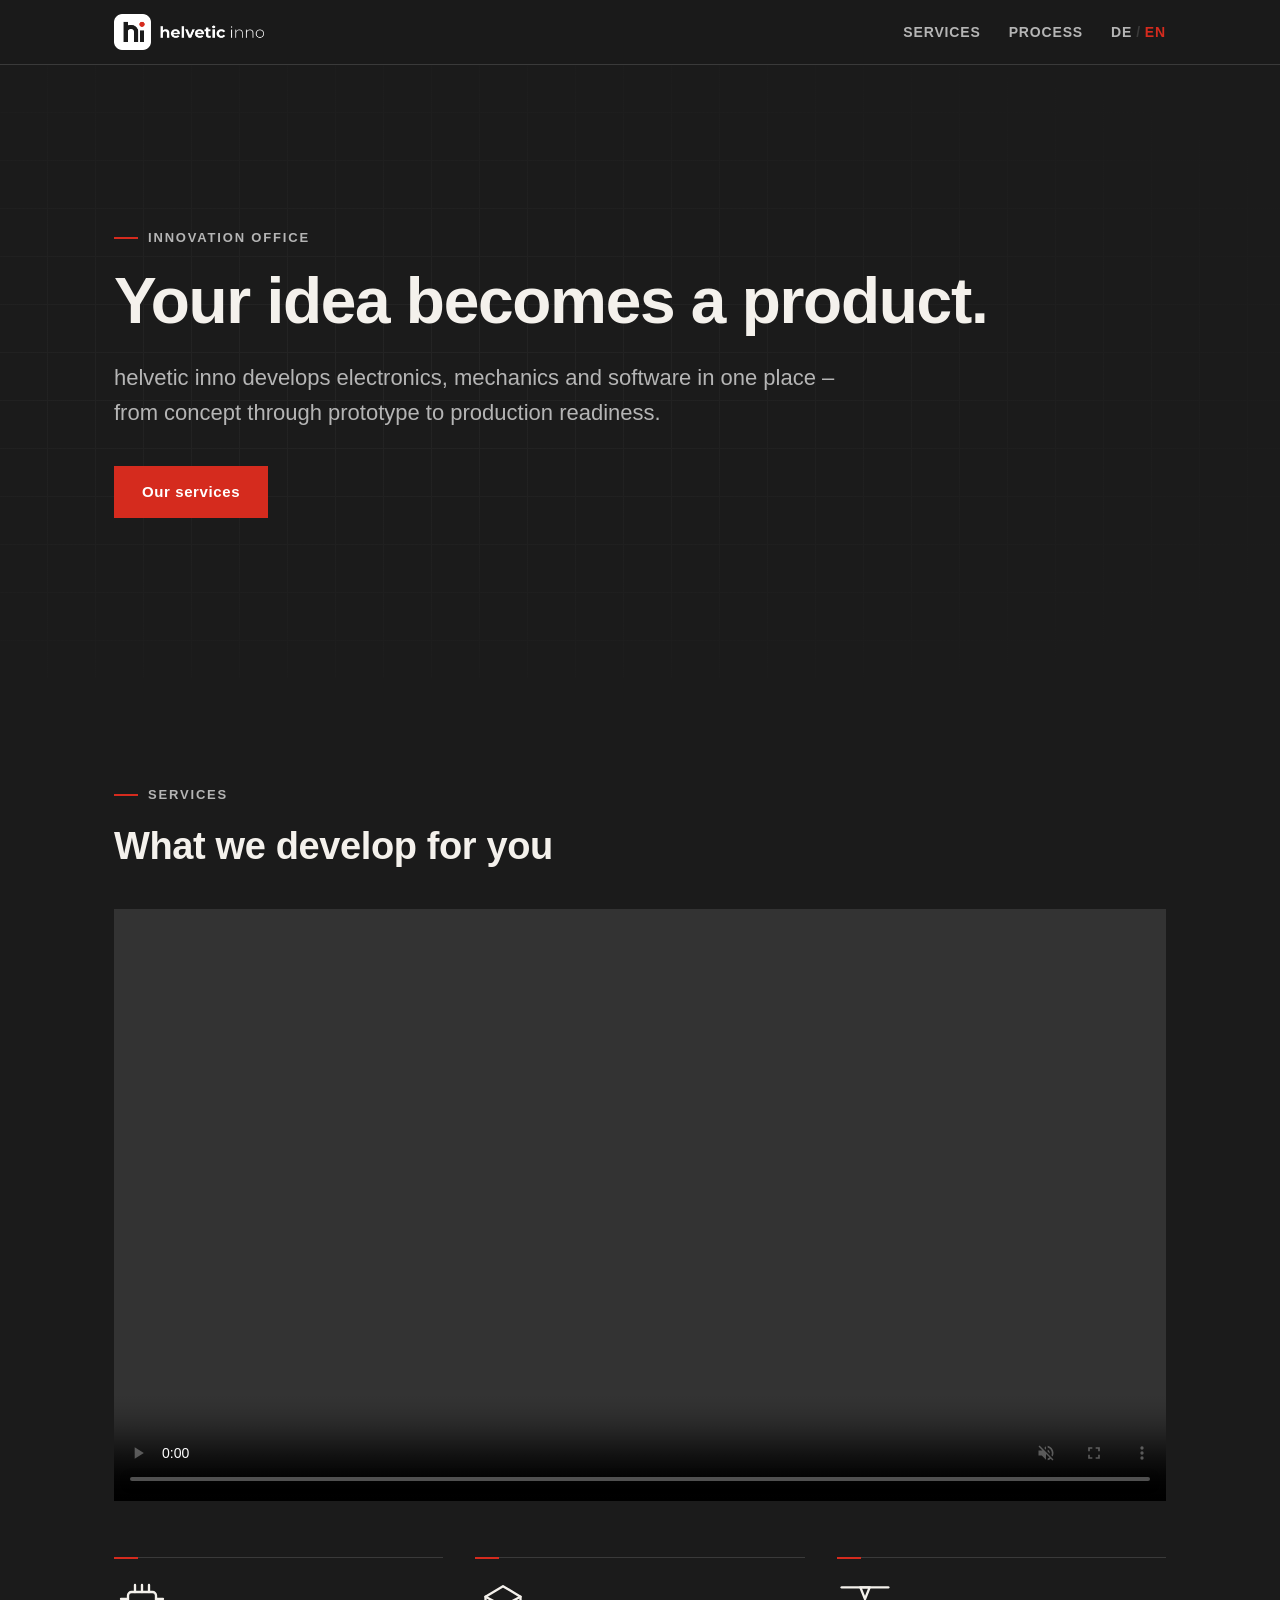
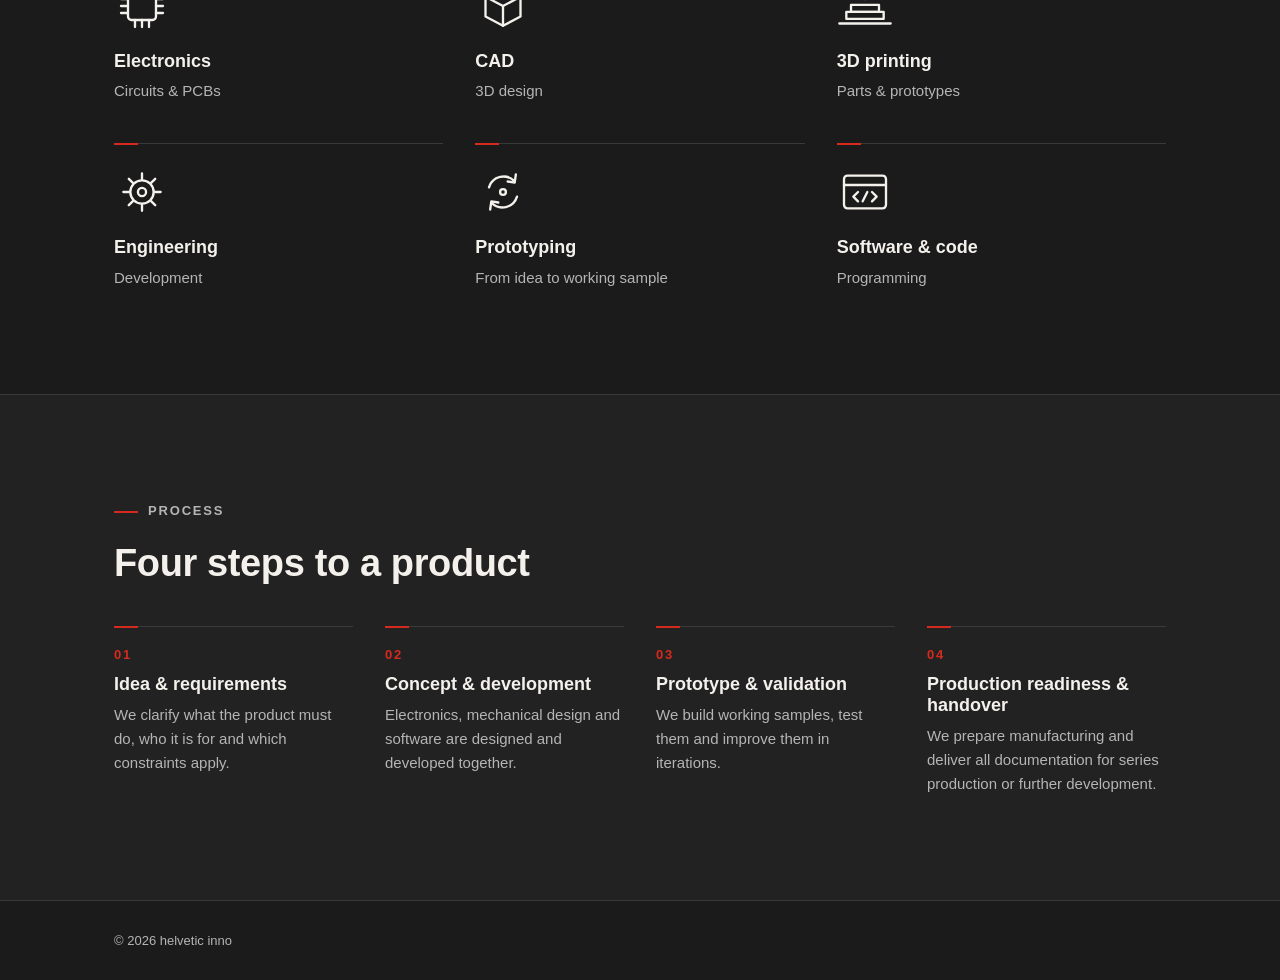
==== commit 73ad5451: "Update Videos" ====
--- a/en/index.html
+++ b/en/index.html
@@ -52,7 +52,7 @@
 
       <figure class="video">
         <video controls preload="metadata" playsinline aria-label="Our services at a glance">
-          <source src="../media/helveticinno_Intor_EN.mp4#t=0.1" type="video/mp4">
+          <source src="../media/helveticinno_Intro_EN.mp4#t=0.1" type="video/mp4">
           Your browser cannot play this video.
         </video>
       </figure>
--- a/style.css
+++ b/style.css
@@ -64,7 +64,7 @@
 .section-alt { background: var(--bg-alt); border-top: 1px solid var(--rule); }
 
 .video { margin: 0 0 56px; }
-.video video { display: block; width: 100%; height: auto; aspect-ratio: 16 / 9; background: #000; border: 1px solid var(--rule); }
+.video video { display: block; width: 100%; height: auto; aspect-ratio: 16 / 9; background: #000; }
 
 .icon-definitions { position: absolute; width: 0; height: 0; overflow: hidden; }
 .leistungen-grid { display: grid; grid-template-columns: repeat(3, minmax(0, 1fr)); gap: 40px 32px; }
